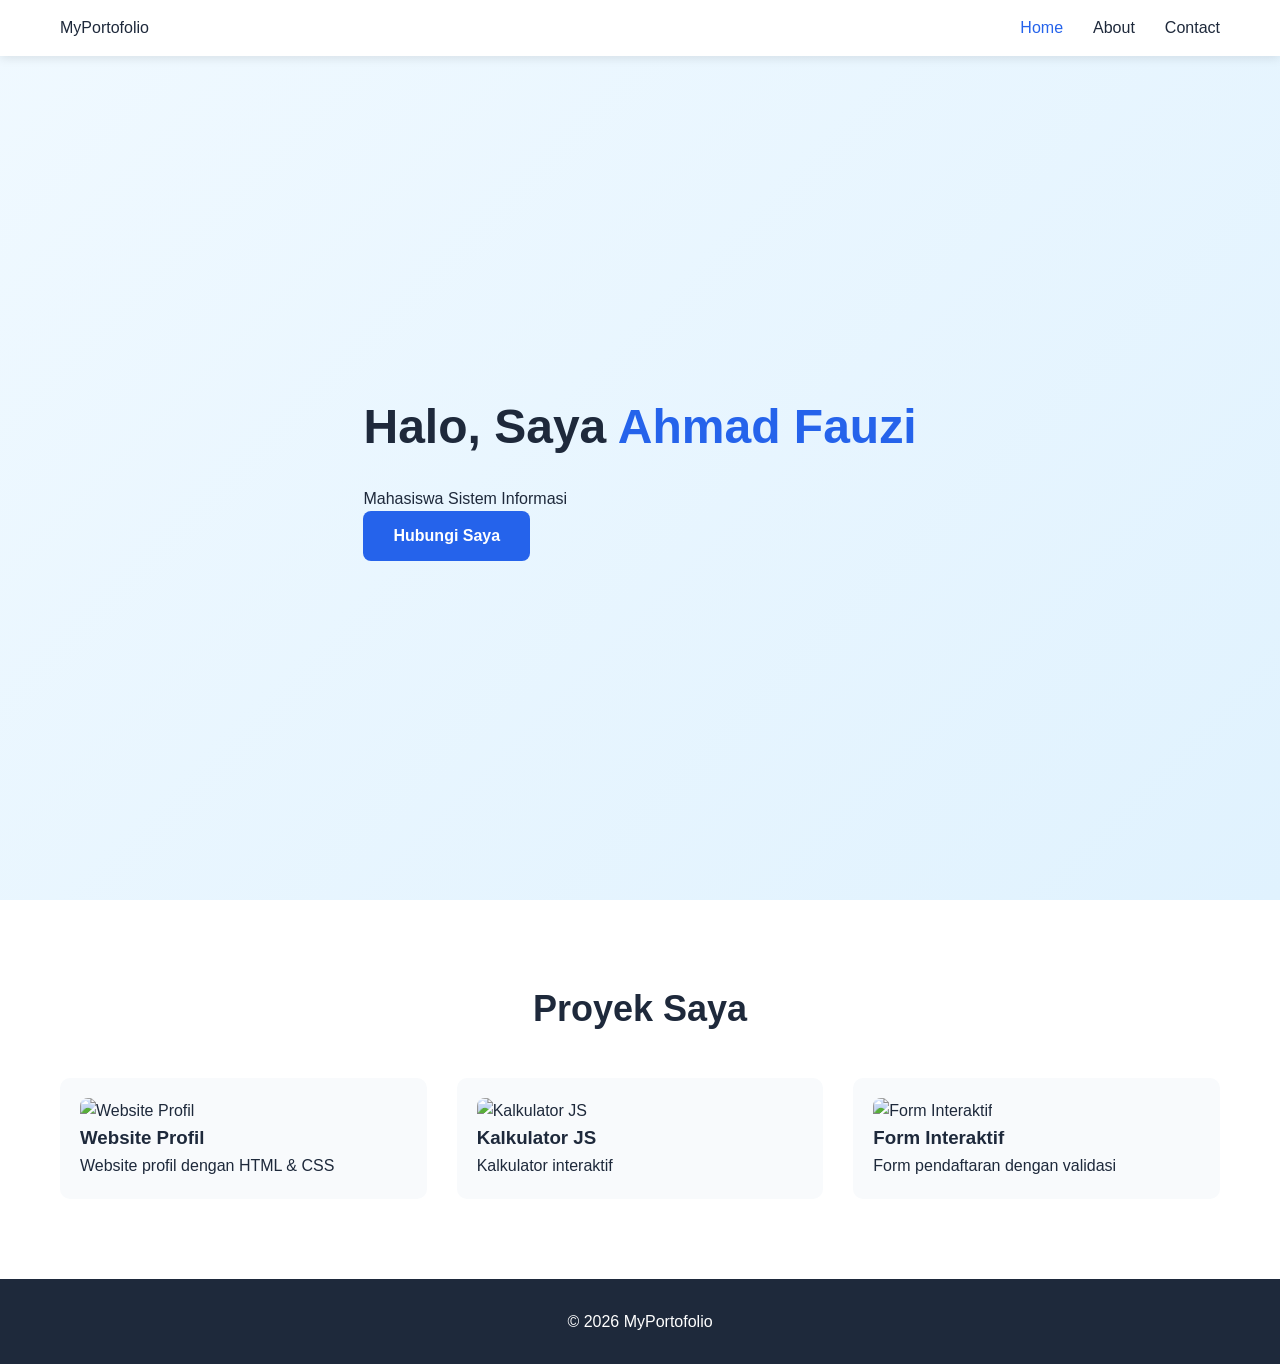
==== 07-Praktikum/PortofolioNova/index.html @ efdd2f51 "Ini file yang belum diubah" ====
<!DOCTYPE html>

<html lang="id">

<head>

    <meta charset="UTF-8">

    <meta name="viewport" content="width=device-width, initial-scale=1.0">

    <title>Portofolio Saya</title>

    <link rel="stylesheet" href="css/style.css">

</head>

<body>

    <!-- Navigasi -->

    <nav>

        <div class="container">

            <div class="logo">MyPortofolio</div>

            <ul class="nav-links">

                <li><a href="index.html" class="active">Home</a></li>

                <li><a href="about.html">About</a></li>

                <li><a href="contact.html">Contact</a></li>

            </ul>

        </div>

    </nav>

    <!-- Hero Section -->

    <section class="hero">

        <div class="container">

            <div class="hero-content">

                <h1>Halo, Saya <span id="typing-text"></span></h1>

                <p>Mahasiswa Sistem Informasi</p>

                <a href="contact.html" class="btn">Hubungi Saya</a>

            </div>

        </div>

    </section>

    <!-- Proyek Saya -->

    <section class="projects">

        <div class="container">

            <h2>Proyek Saya</h2>

            <div class="project-grid" id="project-grid">

                <!-- Data proyek akan diisi otomatis oleh JavaScript -->

            </div>

        </div>

    </section>

    <!-- Footer -->

    <footer>

        <p>&copy; 2026 MyPortofolio</p>

    </footer>

    <script src="js/main.js"></script>

</body>

</html>
---- 07-Praktikum/PortofolioNova/css/style.css ----
/* Reset & Variables */

* {
    margin: 0;
    padding: 0;
    box-sizing: border-box;
}

:root {
    --primary: #2563eb;
    --dark: #1e293b;
    --light: #f8fafc;
    --gray: #94a3b8;
}

body {
    font-family: 'Segoe UI', sans-serif;
    background: var(--light);
    color: var(--dark);
    line-height: 1.6;
}

.container {
    max-width: 1200px;
    margin: 0 auto;
    padding: 0 20px;
}

/* Navigation */

nav {
    background: white;
    box-shadow: 0 2px 10px rgba(0, 0, 0, 0.1);
    position: fixed;
    width: 100%;
    top: 0;
    z-index: 100;
}

nav .container {
    display: flex;
    justify-content: space-between;
    align-items: center;
    padding: 15px 20px;
}

.nav-links {
    display: flex;
    list-style: none;
    gap: 30px;
}

.nav-links a {
    text-decoration: none;
    color: var(--dark);
    font-weight: 500;
    transition: color 0.3s;
}

.nav-links a:hover,
.nav-links a.active {
    color: var(--primary);
}

/* Hero Section */

.hero {
    padding: 150px 0 100px;
    background: linear-gradient(135deg, #f0f9ff 0%, #e0f2fe 100%);
    min-height: 100vh;
    display: flex;
    align-items: center;
}

.hero-content h1 {
    font-size: 48px;
    margin-bottom: 20px;
}

.hero-content span {
    color: var(--primary);
}

.btn {
    display: inline-block;
    background: var(--primary);
    color: white;
    padding: 12px 30px;
    border-radius: 8px;
    text-decoration: none;
    font-weight: 600;
    transition: transform 0.3s, box-shadow 0.3s;
}

.btn:hover {
    transform: translateY(-3px);
    box-shadow: 0 10px 20px rgba(37, 99, 235, 0.3);
}

/* Projects */

.projects {
    padding: 80px 0;
    background: white;
}

.projects h2 {
    text-align: center;
    font-size: 36px;
    margin-bottom: 40px;
}

.project-grid {
    display: grid;
    grid-template-columns: repeat(auto-fit, minmax(300px, 1fr));
    gap: 30px;
}

.project-card {
    background: var(--light);
    border-radius: 10px;
    padding: 20px;
    transition: transform 0.3s;
    cursor: pointer;
}

.project-card:hover {
    transform: translateY(-10px);
}

.project-card img {
    width: 100%;
    height: 200px;
    object-fit: cover;
    border-radius: 8px;
}

/* Footer */

footer {
    background: var(--dark);
    color: white;
    text-align: center;
    padding: 30px;
}
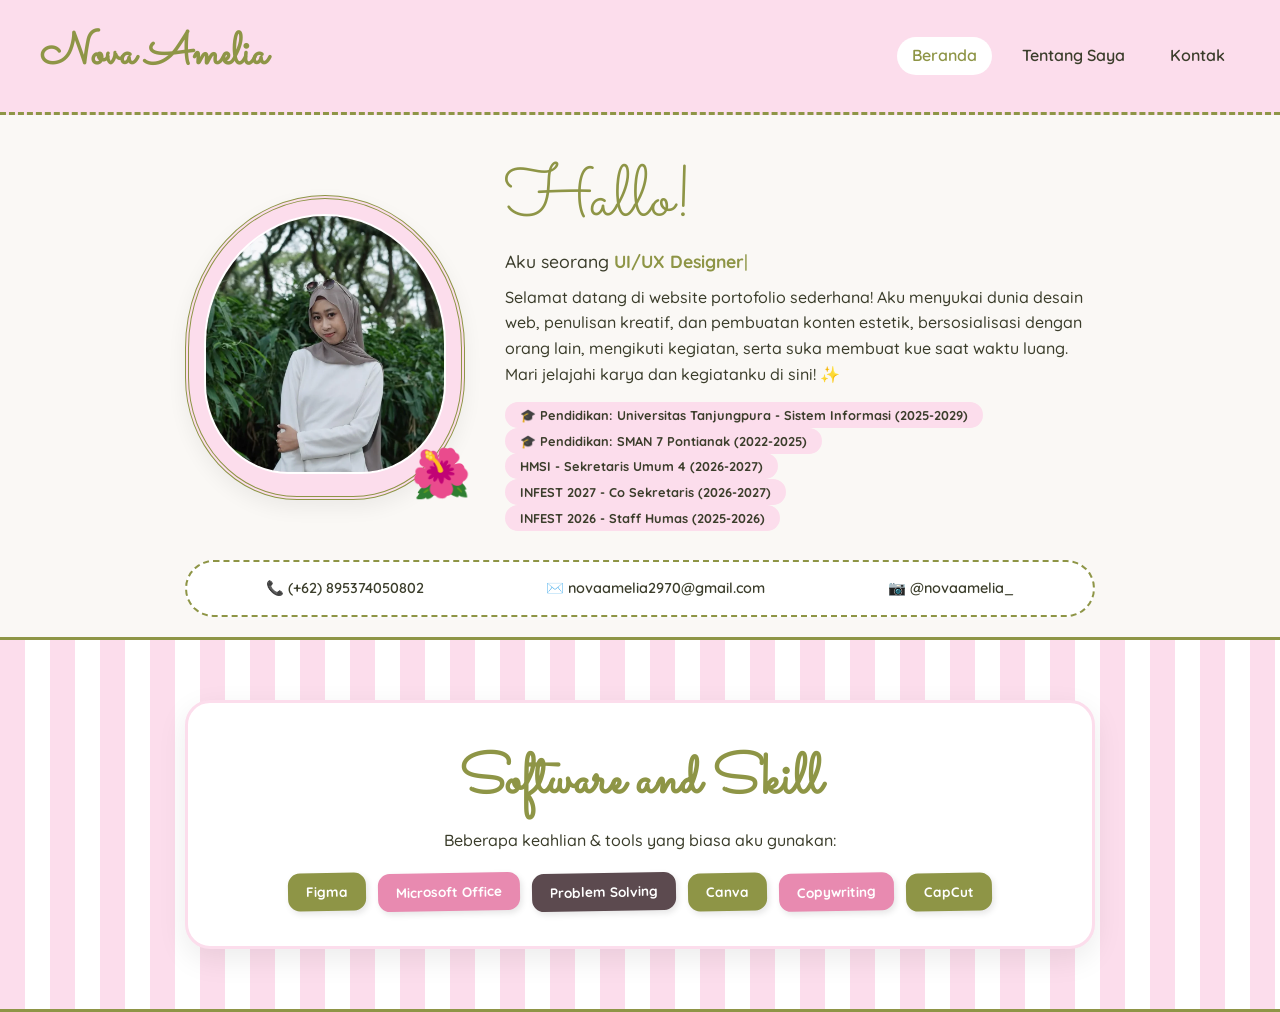
==== commit 7f0d7839: "Ini sudah file diubah sesuai selera" ====
--- a/07-Praktikum/PortofolioNova/index.html
+++ b/07-Praktikum/PortofolioNova/index.html
@@ -1,91 +1,90 @@
 <!DOCTYPE html>
-
 <html lang="id">
 
 <head>
-
     <meta charset="UTF-8">
-
     <meta name="viewport" content="width=device-width, initial-scale=1.0">
-
-    <title>Portofolio Saya</title>
-
+    <title>Nova Amelia — Scrapbook Portfolio</title>
     <link rel="stylesheet" href="css/style.css">
-
 </head>
 
 <body>
-
-    <!-- Navigasi -->
-
-    <nav>
-
-        <div class="container">
-
-            <div class="logo">MyPortofolio</div>
-
-            <ul class="nav-links">
-
-                <li><a href="index.html" class="active">Home</a></li>
-
-                <li><a href="about.html">About</a></li>
-
-                <li><a href="contact.html">Contact</a></li>
-
-            </ul>
-
+    <nav class="navbar">
+        <a href="index.html" class="logo">Nova Amelia</a>
+        <div class="nav-links">
+            <a href="index.html" class="active">Beranda</a>
+            <a href="about.html">Tentang Saya</a>
+            <a href="contact.html">Kontak</a>
         </div>
-
     </nav>
 
-    <!-- Hero Section -->
+    <!-- SECTION HEROS / PROFIL ATAS -->
+    <section class="hero-scrapbook">
+        <div class="container">
+            <div class="scrapbook-grid">
+                <!-- Bingkai Foto Bunga -->
+                <div class="vintage-frame">
+                    <img src="images/foto.webp" alt="Nova Amelia">
+                    <div class="frame-flower">🌺</div>
+                </div>
 
-    <section class="hero">
+                <!-- Teks Pengenalan -->
+                <div>
+                    <h1 class="script-title">Hallo!</h1>
+                    <p style="font-size: 1.1rem; margin-bottom: 10px;">
+                        Aku seorang <strong id="typing-text" style="color: var(--green);"></strong><span
+                            class="cursor">|</span>
+                    </p>
+                    <p>
+                        Selamat datang di website portofolio sederhana! Aku menyukai dunia desain web, penulisan
+                        kreatif, dan pembuatan konten estetik, bersosialisasi dengan orang lain, mengikuti kegiatan,
+                        serta suka membuat kue saat waktu luang. Mari jelajahi karya dan kegiatanku di sini! ✨
+                    </p>
 
-        <div class="container">
-
-            <div class="hero-content">
-
-                <h1>Halo, Saya <span id="typing-text"></span></h1>
-
-                <p>Mahasiswa Sistem Informasi</p>
-
-                <a href="contact.html" class="btn">Hubungi Saya</a>
-
+                    <div style="margin-top: 15px;">
+                        <span class="badge-pink">🎓 Pendidikan: Universitas Tanjungpura - Sistem Informasi
+                            (2025-2029)</span>
+                        <p></p>
+                        <span class="badge-pink">🎓 Pendidikan: SMAN 7 Pontianak (2022-2025)</span>
+                        <p></p>
+                        <span class="badge-pink">HMSI - Sekretaris Umum 4 (2026-2027)</span>
+                        <p></p>
+                        <span class="badge-pink">INFEST 2027 - Co Sekretaris (2026-2027)</span>
+                        <p></p>
+                        <span class="badge-pink">INFEST 2026 - Staff Humas (2025-2026)</span>
+                    </div>
+                </div>
             </div>
 
+            <!-- Bar Kontak Horizontal (Mirip di Gambar) -->
+            <div class="contact-bar">
+                <span class="contact-item">📞 (+62) 895374050802</span>
+                <a href="mailto:novaamelia2970@gmail.com" class="contact-item">✉️ novaamelia2970@gmail.com</a>
+                <span class="contact-item">📷 @novaamelia_</span>
+            </div>
         </div>
-
     </section>
 
-    <!-- Proyek Saya -->
+    <!-- SECTION SKILL (Pola Garis Pink & Hijau) -->
+    <section class="striped-section">
+        <div class="container">
+            <div class="envelope-card text-center">
+                <h2 class="title-accent">Software and Skill</h2>
+                <p>Beberapa keahlian & tools yang biasa aku gunakan:</p>
 
-    <section class="projects">
-
-        <div class="container">
-
-            <h2>Proyek Saya</h2>
-
-            <div class="project-grid" id="project-grid">
-
-                <!-- Data proyek akan diisi otomatis oleh JavaScript -->
-
+                <div class="skills-wrapper">
+                    <span class="skill-tag tag-green">Figma</span>
+                    <span class="skill-tag tag-pink">Microsoft Office</span>
+                    <span class="skill-tag tag-dark">Problem Solving</span>
+                    <span class="skill-tag tag-green">Canva</span>
+                    <span class="skill-tag tag-pink">Copywriting</span>
+                    <span class="skill-tag tag-green">CapCut</span>
+                </div>
             </div>
-
         </div>
-
     </section>
 
-    <!-- Footer -->
-
-    <footer>
-
-        <p>&copy; 2026 MyPortofolio</p>
-
-    </footer>
-
     <script src="js/main.js"></script>
-
 </body>
 
 </html>
--- a/07-Praktikum/PortofolioNova/css/style.css
+++ b/07-Praktikum/PortofolioNova/css/style.css
@@ -1,145 +1,139 @@
-/* Reset & Variables */
-
-* {
-    margin: 0;
-    padding: 0;
-    box-sizing: border-box;
+@import url('https://fonts.googleapis.com/css2?family=Sacramento&family=Quicksand:wght@400;500;600;700&display=swap');
+/*hghuj*/
+:root {
+    /* Palet Warna Sesuai Request */
+    --green: #8e9546;
+    --green-dark: #6e7436;
+    --pink-light: #fcddec; /* Pink Muda */
+    --pink-soft: #fff0f5;  /* Pink Sangat Lembut */
+    --cream: #faf8f5;     /* Krem Kertas Vintage */
+    --text-dark: #3b3d2b;
+    
+    /* Font Scrapbook */
+    --font-script: 'Sacramento', cursive; /* Font sambung estetik kek di gambar */
+    --font-body: 'Quicksand', sans-serif;
 }
 
-:root {
-    --primary: #2563eb;
-    --dark: #1e293b;
-    --light: #f8fafc;
-    --gray: #94a3b8;
+* { margin: 0; padding: 0; box-sizing: border-box; }
+body { font-family: var(--font-body); color: var(--text-dark); background: var(--cream); overflow-x: hidden; font-weight: 500; line-height: 1.6; }
+.container { max-width: 950px; margin: 0 auto; padding: 0 20px; }
+.text-center { text-align: center; }
+
+/* NAVBAR */
+.navbar { display: flex; justify-content: space-between; align-items: center; padding: 20px 40px; background: var(--pink-light); border-bottom: 3px dashed var(--green); }
+.logo { font-family: var(--font-script); font-size: 2.8rem; color: var(--green); text-decoration: none; font-weight: bold; }
+.nav-links { display: flex; gap: 15px; }
+.nav-links a { text-decoration: none; color: var(--text-dark); font-size: 1rem; font-weight: 600; padding: 6px 15px; border-radius: 20px; transition: 0.3s; }
+.nav-links a:hover, .nav-links a.active { background: white; color: var(--green); }
+
+/* JUDUL SCRAPBOOK */
+.script-title { font-family: var(--font-script); font-size: 4.5rem; color: var(--green); line-height: 1; margin-bottom: 10px; font-weight: normal; }
+.title-accent { font-family: var(--font-script); font-size: 3.5rem; color: var(--green); }
+
+/* HERO / PROFIL SECTION (Mirip Bagian Atas Gambar) */
+.hero-scrapbook { padding: 50px 0 20px; background: var(--cream); }
+.scrapbook-grid { display: grid; grid-template-columns: 280px 1fr; gap: 40px; align-items: center; }
+
+/* Frame Foto Bunga Vintage */
+.vintage-frame { position: relative; text-align: center; padding: 15px; background: var(--pink-light); border-radius: 50% 50% 40% 40%; border: 4px double var(--green); box-shadow: 0 8px 20px rgba(0,0,0,0.06); }
+.vintage-frame img { width: 100%; height: 260px; object-fit: cover; border-radius: 50% 50% 35% 35%; border: 2px solid white; }
+.frame-flower { position: absolute; bottom: -15px; right: -10px; font-size: 3rem; }
+
+/* Contact Bar Horizontal (Mirip di Gambar) */
+.contact-bar { display: flex; justify-content: space-around; flex-wrap: wrap; gap: 15px; padding: 15px 25px; background: white; border: 2px dashed var(--green); border-radius: 30px; margin-top: 30px; font-size: 0.9rem; }
+.contact-item { display: flex; align-items: center; gap: 8px; color: var(--text-dark); text-decoration: none; font-weight: 600; }
+
+/* SECTION GARIS-GARIS PINK & HIJAU (Mirip Bagian Tengah Gambar) */
+.striped-section { 
+    background: repeating-linear-gradient(90deg, var(--pink-light), var(--pink-light) 25px, #ffffff 25px, #ffffff 50px);
+    padding: 60px 0; border-top: 3px solid var(--green); border-bottom: 3px solid var(--green);
+}
+.envelope-card { background: white; border: 3px solid var(--pink-light); border-radius: 25px; padding: 35px; box-shadow: 0 10px 30px rgba(0,0,0,0.08); position: relative; }
+
+/* Skill Badges / Stickers */
+.skills-wrapper { display: flex; flex-wrap: wrap; gap: 12px; justify-content: center; margin-top: 20px; }
+.skill-tag { padding: 8px 18px; border-radius: 12px; font-weight: 700; font-size: 0.85rem; color: white; display: inline-block; transform: rotate(-1deg); box-shadow: 2px 3px 6px rgba(0,0,0,0.1); }
+.tag-green { background: var(--green); }
+.tag-pink { background: #e88ab0; }
+.tag-dark { background: #5c4a4f; }
+
+/* SECTION BUKU CATATAN / JOURNAL (Mirip Bagian Bawah Gambar) */
+.journal-section { padding: 60px 0; }
+.notebook-box { 
+    background-color: #ffffff;
+    /* Pola Kotak-kotak Grid Buku */
+    background-image: linear-gradient(var(--pink-light) 1px, transparent 1px), linear-gradient(90deg, var(--pink-light) 1px, transparent 1px);
+    background-size: 25px 25px;
+    border: 12px solid #e0cbbe;
+    border-radius: 20px;
+    padding: 40px;
+    box-shadow: 0 12px 35px rgba(0,0,0,0.1);
 }
 
-body {
-    font-family: 'Segoe UI', sans-serif;
-    background: var(--light);
-    color: var(--dark);
-    line-height: 1.6;
+/* Portfolio Cards (Sticky Notes Style) */
+.niche-grid { display: grid; grid-template-columns: repeat(auto-fit, minmax(250px, 1fr)); gap: 25px; margin-top: 30px; }
+.project-card { 
+    background: #fffde7; /* Warna Kertas Sticky Note */
+    padding: 20px; border-radius: 5px; 
+    border-left: 5px solid var(--green);
+    box-shadow: 3px 5px 15px rgba(0,0,0,0.08); 
+    cursor: pointer; transition: 0.3s;
+    transform: rotate(-1.5deg);
+}
+.project-card:nth-child(even) { transform: rotate(2deg); background: var(--pink-soft); border-left-color: #e88ab0; }
+.project-card:hover { transform: scale(1.05) rotate(0deg); box-shadow: 5px 10px 25px rgba(0,0,0,0.15); }
+.project-card img { width: 100%; height: 160px; object-fit: cover; border-radius: 8px; margin-bottom: 12px; }
+.project-card h3 { font-family: var(--font-body); font-weight: 700; color: var(--green); margin-bottom: 5px; }
+
+/* CONTACT FORM */
+.contact-box { background: white; padding: 40px; border-radius: 30px; box-shadow: 0 10px 30px rgba(0,0,0,0.08); max-width: 550px; margin: 0 auto; border: 4px solid var(--pink-light); }
+input, textarea { width: 100%; padding: 14px; margin-bottom: 15px; border: 2px solid var(--pink-light); border-radius: 12px; font-family: var(--font-body); font-size: 0.95rem; font-weight: 600; outline: none; background: var(--cream); }
+input:focus, textarea:focus { border-color: var(--green); background: white; }
+
+.btn-cute { background: var(--green); color: white; width: 100%; padding: 14px; border: none; border-radius: 15px; font-size: 1rem; font-family: var(--font-body); font-weight: 700; cursor: pointer; transition: 0.3s; }
+.btn-cute:hover { background: var(--green-dark); transform: translateY(-2deg); }
+
+/* UTILITIES & ANIMASI */
+.badge-pink { background: var(--pink-light); color: var(--text-dark); padding: 5px 15px; border-radius: 15px; font-weight: 700; font-size: 0.8rem; }
+.cursor { color: var(--green); animation: blink 1s step-end infinite; }
+@keyframes blink { 0%, 100% { opacity: 1; } 50% { opacity: 0; } }
+.hidden { display: none; }
+.success-box { text-align: center; background: var(--pink-soft); padding: 25px; border-radius: 20px; color: var(--green); border: 2px dashed var(--green); margin-top: 15px; }
+
+@media (max-width: 768px) {
+    .scrapbook-grid { grid-template-columns: 1fr; text-align: center; }
+    .vintage-frame { width: 220px; margin: 0 auto; }
+    .script-title { font-size: 3.5rem; }
 }
 
-.container {
-    max-width: 1200px;
-    margin: 0 auto;
-    padding: 0 20px;
-}
+/* --- EFEK HOVER FOTO PROFIL SCRAPBOOK --- */
 
-/* Navigation */
-
-nav {
-    background: white;
-    box-shadow: 0 2px 10px rgba(0, 0, 0, 0.1);
-    position: fixed;
-    width: 100%;
-    top: 0;
-    z-index: 100;
-}
-
-nav .container {
-    display: flex;
-    justify-content: space-between;
-    align-items: center;
-    padding: 15px 20px;
-}
-
-.nav-links {
-    display: flex;
-    list-style: none;
-    gap: 30px;
-}
-
-.nav-links a {
-    text-decoration: none;
-    color: var(--dark);
-    font-weight: 500;
-    transition: color 0.3s;
-}
-
-.nav-links a:hover,
-.nav-links a.active {
-    color: var(--primary);
-}
-
-/* Hero Section */
-
-.hero {
-    padding: 150px 0 100px;
-    background: linear-gradient(135deg, #f0f9ff 0%, #e0f2fe 100%);
-    min-height: 100vh;
-    display: flex;
-    align-items: center;
-}
-
-.hero-content h1 {
-    font-size: 48px;
-    margin-bottom: 20px;
-}
-
-.hero-content span {
-    color: var(--primary);
-}
-
-.btn {
-    display: inline-block;
-    background: var(--primary);
-    color: white;
-    padding: 12px 30px;
-    border-radius: 8px;
-    text-decoration: none;
-    font-weight: 600;
-    transition: transform 0.3s, box-shadow 0.3s;
-}
-
-.btn:hover {
-    transform: translateY(-3px);
-    box-shadow: 0 10px 20px rgba(37, 99, 235, 0.3);
-}
-
-/* Projects */
-
-.projects {
-    padding: 80px 0;
-    background: white;
-}
-
-.projects h2 {
-    text-align: center;
-    font-size: 36px;
-    margin-bottom: 40px;
-}
-
-.project-grid {
-    display: grid;
-    grid-template-columns: repeat(auto-fit, minmax(300px, 1fr));
-    gap: 30px;
-}
-
-.project-card {
-    background: var(--light);
-    border-radius: 10px;
-    padding: 20px;
-    transition: transform 0.3s;
+/* 1. Transisi Halus untuk Frame */
+.vintage-frame {
+    transition: transform 0.4s cubic-bezier(0.175, 0.885, 0.32, 1.275), box-shadow 0.4s ease;
     cursor: pointer;
 }
 
-.project-card:hover {
-    transform: translateY(-10px);
+/* 2. Saat Kursor Diarahkan ke Frame Foto */
+.vintage-frame:hover {
+    transform: scale(1.06) rotate(2deg); /* Frame membesar sedikit & miring estetik */
+    box-shadow: 0 15px 35px rgba(142, 149, 70, 0.3); /* Bayangan hijau mekar/lembut */
 }
 
-.project-card img {
-    width: 100%;
-    height: 200px;
-    object-fit: cover;
-    border-radius: 8px;
+/* 3. Efek Zoom pada Gambarnya */
+.vintage-frame img {
+    transition: transform 0.4s ease;
 }
 
-/* Footer */
+.vintage-frame:hover img {
+    transform: scale(1.04); /* Gambar di dalam ikut membesar halus */
+}
 
-footer {
-    background: var(--dark);
-    color: white;
-    text-align: center;
-    padding: 30px;
+/* 4. Efek Bunga di Pojok Frame */
+.frame-flower {
+    transition: transform 0.4s cubic-bezier(0.175, 0.885, 0.32, 1.275);
+}
+ 
+.vintage-frame:hover .frame-flower {
+    transform: scale(1.3) rotate(-20deg); /* Bunga ikut membesar & Goyang sedikit */
 }
